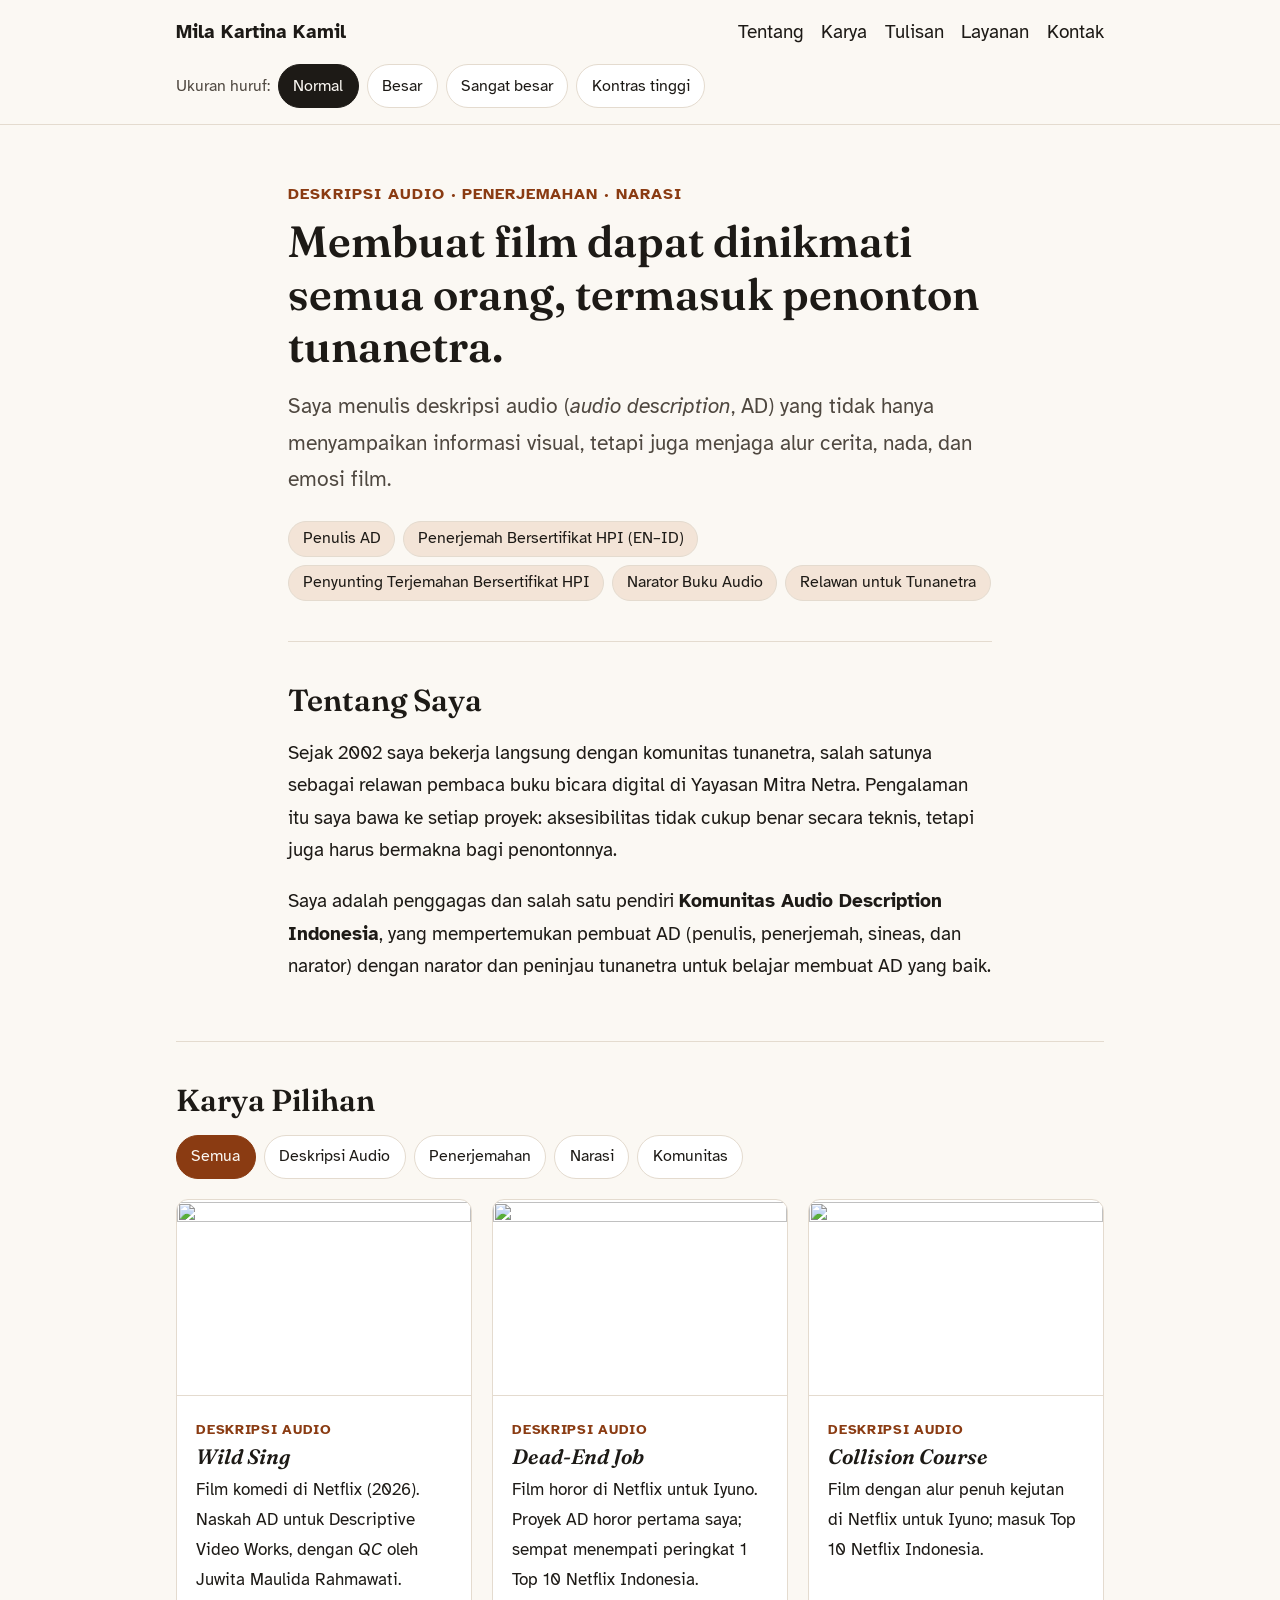
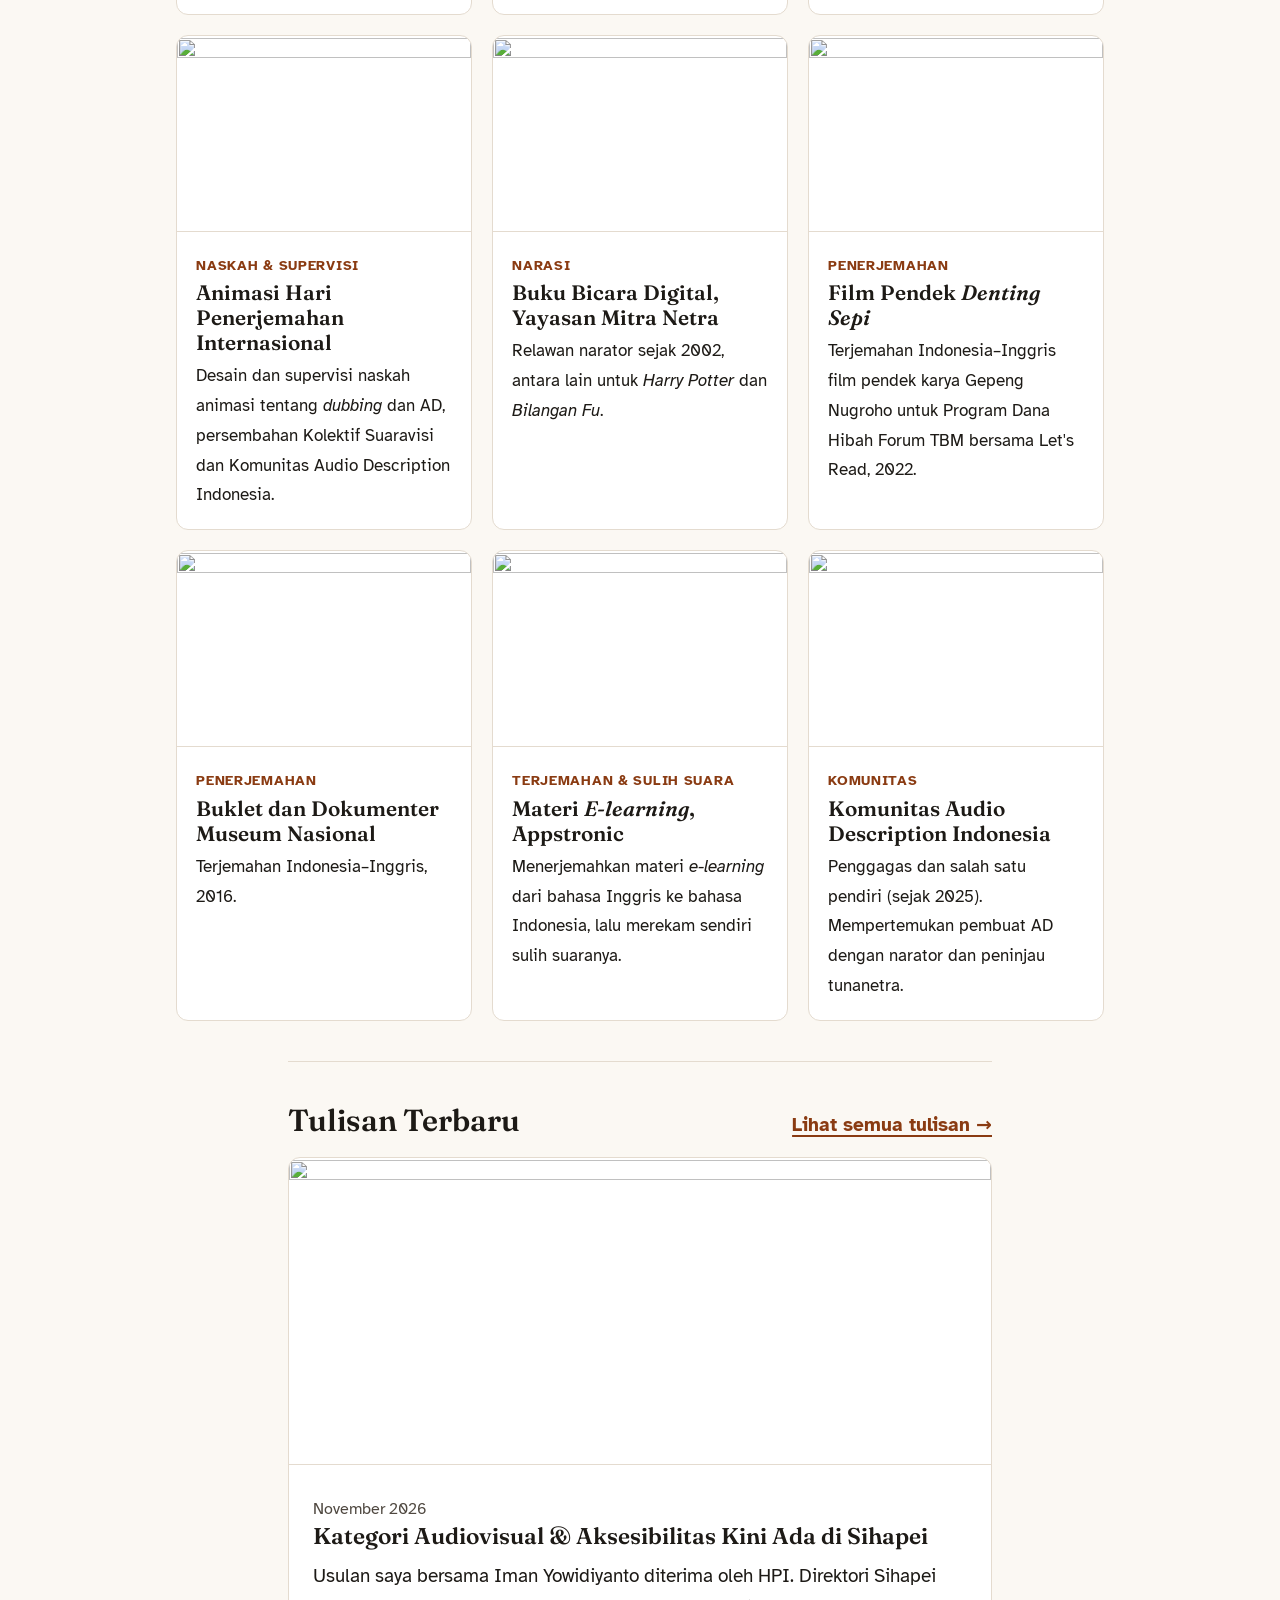
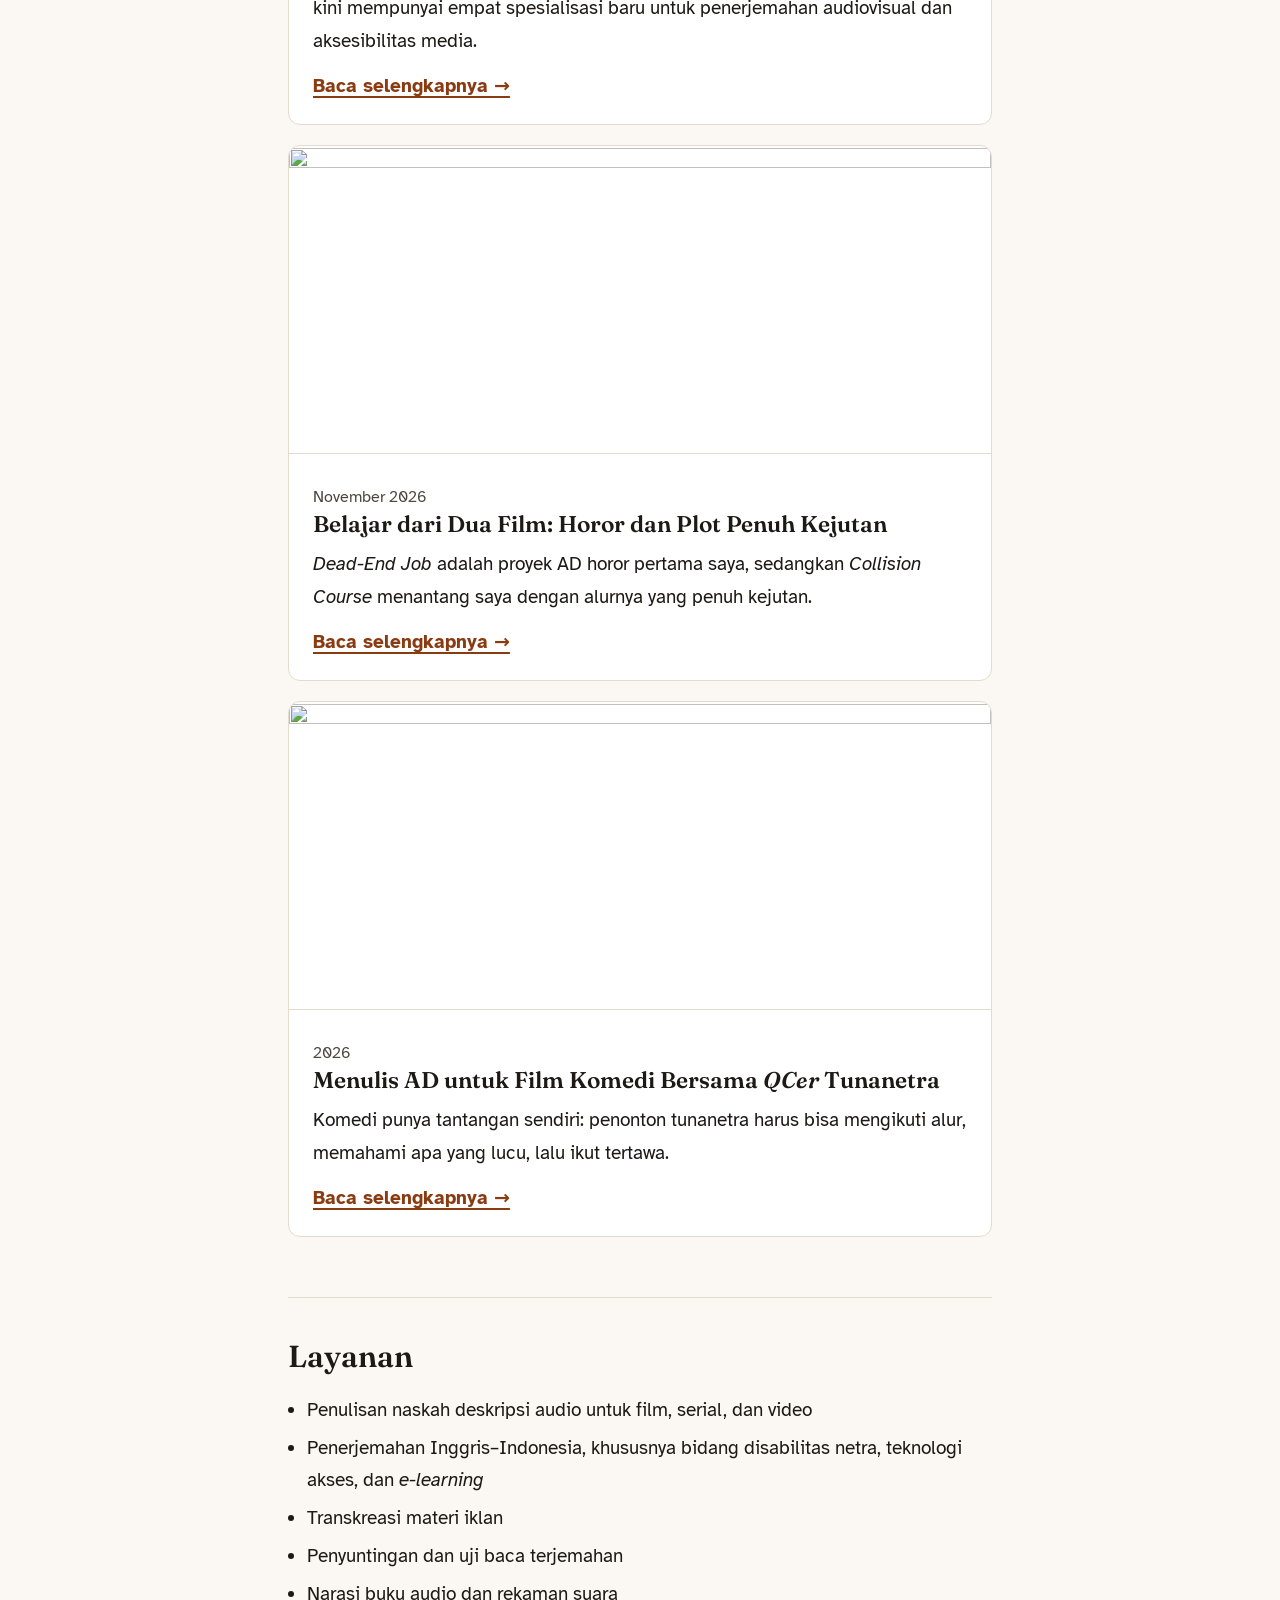
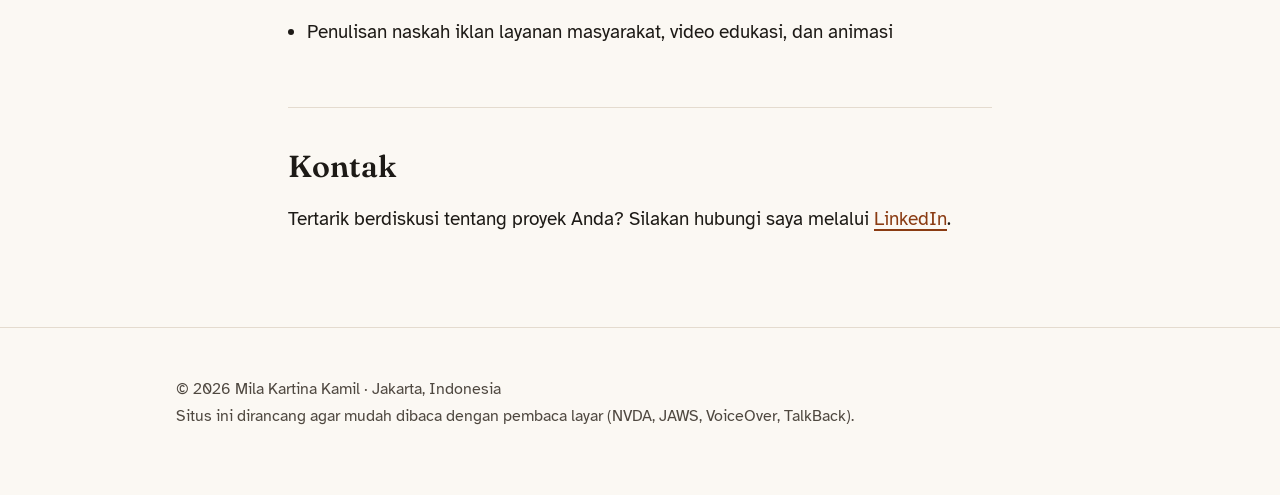
==== index.html @ 949258c0 "Add files via upload" ====
<!doctype html>
<html lang="id">
<head>
<meta charset="utf-8">
<meta name="viewport" content="width=device-width, initial-scale=1">
<meta name="robots" content="noindex, nofollow">
<title>Mila Kartina Kamil – Penulis Deskripsi Audio</title>
<meta name="description" content="Mila Kartina Kamil: penulis deskripsi audio, penerjemah, dan narator.">
<link rel="preconnect" href="https://fonts.googleapis.com">
<link rel="preconnect" href="https://fonts.gstatic.com" crossorigin>
<link href="https://fonts.googleapis.com/css2?family=Atkinson+Hyperlegible:ital,wght@0,400;0,700;1,400&family=Fraunces:opsz,wght@9..144,600&display=swap" rel="stylesheet">
<link rel="stylesheet" href="style.css">
</head>
<body>
<a class="skip" href="#isi">Langsung ke isi utama</a>

<header class="site">
  <div class="wrap wide">
    <div class="topbar">
      <a class="brand" href="index.html">Mila Kartina Kamil</a>
      <nav aria-label="Menu utama">
        <ul><li><a href="index.html#tentang">Tentang</a></li><li><a href="index.html#karya">Karya</a></li><li><a href="tulisan/index.html">Tulisan</a></li><li><a href="index.html#layanan">Layanan</a></li><li><a href="index.html#kontak">Kontak</a></li></ul>
      </nav>
    </div>
    <div class="tools" role="group" aria-label="Pengaturan tampilan">
      <span id="label-ukuran">Ukuran huruf:</span>
      <button type="button" data-size="0" aria-pressed="true" aria-describedby="label-ukuran">Normal</button>
      <button type="button" data-size="1" aria-pressed="false" aria-describedby="label-ukuran">Besar</button>
      <button type="button" data-size="2" aria-pressed="false" aria-describedby="label-ukuran">Sangat besar</button>
      <button type="button" id="kontras" aria-pressed="false">Kontras tinggi</button>
    </div>
  </div>
</header>

<main id="isi" tabindex="-1">
  <div class="wrap">
    <div class="hero">
      <p class="eyebrow">Deskripsi Audio · Penerjemahan · Narasi</p>
      <h1>Membuat film dapat dinikmati semua orang, termasuk penonton tunanetra.</h1>
      <p class="lead">Saya menulis deskripsi audio (<i>audio description</i>, AD) yang tidak hanya menyampaikan informasi visual, tetapi juga menjaga alur cerita, nada, dan emosi film.</p>
      <ul class="roles" aria-label="Peran">
        <li>Penulis AD</li>
        <li>Penerjemah Bersertifikat HPI (EN–ID)</li>
        <li>Penyunting Terjemahan Bersertifikat HPI</li>
        <li>Narator Buku Audio</li>
        <li>Relawan untuk Tunanetra</li>
      </ul>
    </div>

    <section id="tentang" aria-labelledby="h-tentang">
      <h2 id="h-tentang">Tentang Saya</h2>
      <p>Sejak 2002 saya bekerja langsung dengan komunitas tunanetra, salah satunya sebagai relawan pembaca buku bicara digital di Yayasan Mitra Netra. Pengalaman itu saya bawa ke setiap proyek: aksesibilitas tidak cukup benar secara teknis, tetapi juga harus bermakna bagi penontonnya.</p>
      <p>Saya adalah penggagas dan salah satu pendiri <strong>Komunitas Audio Description Indonesia</strong>, yang mempertemukan pembuat AD (penulis, penerjemah, sineas, dan narator) dengan narator dan peninjau tunanetra untuk belajar membuat AD yang baik.</p>
    </section>
  </div>

  <div class="wrap wide">
    <section id="karya" aria-labelledby="h-karya">
      <div class="section-head"><h2 id="h-karya">Karya Pilihan</h2></div>
      <div class="filters" role="group" aria-label="Saring karya">
        <button type="button" data-filter="semua" aria-pressed="true">Semua</button>
        <button type="button" data-filter="ad" aria-pressed="false">Deskripsi Audio</button>
        <button type="button" data-filter="terjemahan" aria-pressed="false">Penerjemahan</button>
        <button type="button" data-filter="narasi" aria-pressed="false">Narasi</button>
        <button type="button" data-filter="komunitas" aria-pressed="false">Komunitas</button>
      </div>
      <p id="filter-status" class="sr-only" role="status" aria-live="polite"></p>
      <ul class="works">
        <li class="work" data-kind="ad">
          <img src="img/komedi.svg" alt="" width="1200" height="675">
          <div class="body"><span class="tag">Deskripsi Audio</span><h3><i>Wild Sing</i></h3><p>Film komedi di Netflix (2026). Naskah AD untuk Descriptive Video Works, dengan <i>QC</i> oleh Juwita Maulida Rahmawati.</p></div>
        </li>
        <li class="work" data-kind="ad">
          <img src="img/horor.svg" alt="" width="1200" height="675">
          <div class="body"><span class="tag">Deskripsi Audio</span><h3><i>Dead-End Job</i></h3><p>Film horor di Netflix untuk Iyuno. Proyek AD horor pertama saya; sempat menempati peringkat 1 Top 10 Netflix Indonesia.</p></div>
        </li>
        <li class="work" data-kind="ad">
          <img src="img/sejarah.svg" alt="" width="1200" height="675">
          <div class="body"><span class="tag">Deskripsi Audio</span><h3><i>Collision Course</i></h3><p>Film dengan alur penuh kejutan di Netflix untuk Iyuno; masuk Top 10 Netflix Indonesia.</p></div>
        </li>
        <li class="work" data-kind="ad">
          <img src="img/animasi.svg" alt="" width="1200" height="675">
          <div class="body"><span class="tag">Naskah &amp; Supervisi</span><h3>Animasi Hari Penerjemahan Internasional</h3><p>Desain dan supervisi naskah animasi tentang <i>dubbing</i> dan AD, persembahan Kolektif Suaravisi dan Komunitas Audio Description Indonesia.</p></div>
        </li>
        <li class="work" data-kind="narasi">
          <img src="img/buku-audio.svg" alt="" width="1200" height="675">
          <div class="body"><span class="tag">Narasi</span><h3>Buku Bicara Digital, Yayasan Mitra Netra</h3><p>Relawan narator sejak 2002, antara lain untuk <i>Harry Potter</i> dan <i>Bilangan Fu</i>.</p></div>
        </li>
        <li class="work" data-kind="terjemahan">
          <img src="img/terjemahan.svg" alt="" width="1200" height="675">
          <div class="body"><span class="tag">Penerjemahan</span><h3>Film Pendek <i>Denting Sepi</i></h3><p>Terjemahan Indonesia–Inggris film pendek karya Gepeng Nugroho untuk Program Dana Hibah Forum TBM bersama Let's Read, 2022.</p></div>
        </li>
        <li class="work" data-kind="terjemahan">
          <img src="img/terjemahan.svg" alt="" width="1200" height="675">
          <div class="body"><span class="tag">Penerjemahan</span><h3>Buklet dan Dokumenter Museum Nasional</h3><p>Terjemahan Indonesia–Inggris, 2016.</p></div>
        </li>
        <li class="work" data-kind="narasi">
          <img src="img/buku-audio.svg" alt="" width="1200" height="675">
          <div class="body"><span class="tag">Terjemahan &amp; Sulih Suara</span><h3>Materi <i>E-learning</i>, Appstronic</h3><p>Menerjemahkan materi <i>e-learning</i> dari bahasa Inggris ke bahasa Indonesia, lalu merekam sendiri sulih suaranya.</p></div>
        </li>
        <li class="work" data-kind="komunitas">
          <img src="img/komunitas.svg" alt="" width="1200" height="675">
          <div class="body"><span class="tag">Komunitas</span><h3>Komunitas Audio Description Indonesia</h3><p>Penggagas dan salah satu pendiri (sejak 2025). Mempertemukan pembuat AD dengan narator dan peninjau tunanetra.</p></div>
        </li>
      </ul>
    </section>
  </div>

  <div class="wrap">
    <section id="tulisan" aria-labelledby="h-tulisan">
      <div class="section-head">
        <h2 id="h-tulisan">Tulisan Terbaru</h2>
        <a class="all-link" href="tulisan/index.html">Lihat semua tulisan →</a>
      </div>
      <article class="post" aria-labelledby="t-kategori-avt-sihapei">
        <img class="thumb" src="img/sihapei.svg" alt="" width="1200" height="675">
        <div class="body">
          <p class="meta">November 2026</p>
          <h3 id="t-kategori-avt-sihapei"><a href="tulisan/kategori-avt-sihapei.html">Kategori Audiovisual &amp; Aksesibilitas Kini Ada di Sihapei</a></h3>
          <p>Usulan saya bersama Iman Yowidiyanto diterima oleh HPI. Direktori Sihapei kini mempunyai empat spesialisasi baru untuk penerjemahan audiovisual dan aksesibilitas media.</p>
          <a class="more" href="tulisan/kategori-avt-sihapei.html">Baca selengkapnya<span class="sr-only">: Kategori Audiovisual & Aksesibilitas Kini Ada di Sihapei</span> →</a>
        </div>
      </article>
      <article class="post" aria-labelledby="t-ad-horor-dan-plot-kejutan">
        <img class="thumb" src="img/horor.svg" alt="" width="1200" height="675">
        <div class="body">
          <p class="meta">November 2026</p>
          <h3 id="t-ad-horor-dan-plot-kejutan"><a href="tulisan/ad-horor-dan-plot-kejutan.html">Belajar dari Dua Film: Horor dan Plot Penuh Kejutan</a></h3>
          <p><i>Dead-End Job</i> adalah proyek AD horor pertama saya, sedangkan <i>Collision Course</i> menantang saya dengan alurnya yang penuh kejutan.</p>
          <a class="more" href="tulisan/ad-horor-dan-plot-kejutan.html">Baca selengkapnya<span class="sr-only">: Belajar dari Dua Film: Horor dan Plot Penuh Kejutan</span> →</a>
        </div>
      </article>
      <article class="post" aria-labelledby="t-ad-komedi-wild-sing">
        <img class="thumb" src="img/komedi.svg" alt="" width="1200" height="675">
        <div class="body">
          <p class="meta">2026</p>
          <h3 id="t-ad-komedi-wild-sing"><a href="tulisan/ad-komedi-wild-sing.html">Menulis AD untuk Film Komedi Bersama <i>QCer</i> Tunanetra</a></h3>
          <p>Komedi punya tantangan sendiri: penonton tunanetra harus bisa mengikuti alur, memahami apa yang lucu, lalu ikut tertawa.</p>
          <a class="more" href="tulisan/ad-komedi-wild-sing.html">Baca selengkapnya<span class="sr-only">: Menulis AD untuk Film Komedi Bersama QCer Tunanetra</span> →</a>
        </div>
      </article>
    </section>

    <section id="layanan" aria-labelledby="h-layanan">
      <h2 id="h-layanan">Layanan</h2>
      <ul class="list">
        <li>Penulisan naskah deskripsi audio untuk film, serial, dan video</li>
        <li>Penerjemahan Inggris–Indonesia, khususnya bidang disabilitas netra, teknologi akses, dan <i>e-learning</i></li>
        <li>Transkreasi materi iklan</li>
        <li>Penyuntingan dan uji baca terjemahan</li>
        <li>Narasi buku audio dan rekaman suara</li>
        <li>Penulisan naskah iklan layanan masyarakat, video edukasi, dan animasi</li>
      </ul>
    </section>

    <section id="kontak" aria-labelledby="h-kontak">
      <h2 id="h-kontak">Kontak</h2>
      <p>Tertarik berdiskusi tentang proyek Anda? Silakan hubungi saya melalui <a href="https://www.linkedin.com/in/milakartinakamil/">LinkedIn</a>.</p>
    </section>
  </div>
</main>

<footer>
  <div class="wrap wide">
    <p>© 2026 Mila Kartina Kamil · Jakarta, Indonesia<br>
    Situs ini dirancang agar mudah dibaca dengan pembaca layar (NVDA, JAWS, VoiceOver, TalkBack).</p>
  </div>
</footer>
<script src="script.js"></script>
</body>
</html>
---- style.css ----
:root {
  --bg: #fbf8f3;
  --surface: #ffffff;
  --text: #1d1a16;
  --muted: #4f4840;
  --accent: #8a3b12;
  --accent-soft: #f3e4d7;
  --line: #e4dbcf;
  --focus: #0b57d0;
  --base: 1.1875rem;
}
@media (prefers-color-scheme: dark) {
  :root:not([data-theme="light"]) {
    --bg: #16130f; --surface: #1f1b16; --text: #f3ede4; --muted: #c9bfb2;
    --accent: #f0a874; --accent-soft: #3a2a1e; --line: #3a332b; --focus: #8ab4ff;
  }
}
:root[data-theme="dark"] {
  --bg: #16130f; --surface: #1f1b16; --text: #f3ede4; --muted: #c9bfb2;
  --accent: #f0a874; --accent-soft: #3a2a1e; --line: #3a332b; --focus: #8ab4ff;
}
:root[data-contrast="high"] {
  --bg: #000; --surface: #000; --text: #fff; --muted: #fff;
  --accent: #ffd23f; --accent-soft: #000; --line: #fff; --focus: #ffd23f;
}
:root[data-size="1"] { --base: 1.375rem; }
:root[data-size="2"] { --base: 1.625rem; }

* { box-sizing: border-box; }
html { font-size: 100%; }
body {
  margin: 0;
  background: var(--bg);
  color: var(--text);
  font-family: "Atkinson Hyperlegible", system-ui, sans-serif;
  font-size: var(--base);
  line-height: 1.7;
}
img { max-width: 100%; height: auto; display: block; }
a { color: var(--accent); text-underline-offset: 0.2em; text-decoration-thickness: 0.08em; }
a:hover { text-decoration-thickness: 0.15em; }
:focus-visible { outline: 3px solid var(--focus); outline-offset: 3px; border-radius: 4px; }
@media (prefers-reduced-motion: no-preference) { html { scroll-behavior: smooth; } }

.skip {
  position: absolute; left: 1rem; top: -4rem; z-index: 10;
  background: var(--text); color: var(--bg); padding: 0.6rem 1rem; border-radius: 6px;
}
.skip:focus { top: 1rem; }

.wrap { max-width: 46rem; margin: 0 auto; padding: 0 16px; }
.wrap.wide { max-width: 60rem; }

header.site { border-bottom: 1px solid var(--line); }
.topbar {
  display: flex; flex-wrap: wrap; gap: 0.75rem 1.5rem;
  align-items: center; justify-content: space-between; padding: 1rem 0;
}
.brand { font-weight: 700; text-decoration: none; color: var(--text); }
nav ul { list-style: none; display: flex; flex-wrap: wrap; gap: 0.25rem 1.1rem; margin: 0; padding: 0; }
nav a { color: var(--text); text-decoration: none; padding: 0.2rem 0; border-bottom: 2px solid transparent; }
nav a:hover, nav a[aria-current="page"] { border-bottom-color: var(--accent); }

.tools {
  display: flex; flex-wrap: wrap; gap: 0.5rem; align-items: center;
  padding: 0 0 1rem; font-size: 0.85em; color: var(--muted);
}
.tools button {
  font: inherit; font-size: 1em; color: var(--text); background: var(--surface);
  border: 1.5px solid var(--line); border-radius: 999px; padding: 0.3rem 0.9rem;
  cursor: pointer; min-height: 44px;
}
.tools button[aria-pressed="true"] { background: var(--text); color: var(--bg); border-color: var(--text); }

.hero { padding: 3.5rem 0 2.5rem; }
.eyebrow { color: var(--accent); font-weight: 700; font-size: 0.85em; letter-spacing: 0.06em; text-transform: uppercase; margin: 0; }
h1, h2, h3 { font-family: "Fraunces", Georgia, serif; font-weight: 600; line-height: 1.2; }
h1 { font-size: 2.3em; margin: 0.4rem 0 1rem; }
h2 { font-size: 1.6em; margin: 0 0 1rem; }
h3 { font-size: 1.2em; margin: 0 0 0.4rem; }
.lead { font-size: 1.12em; color: var(--muted); margin: 0; }

section { padding: 2.5rem 0; border-top: 1px solid var(--line); }
.section-head { display: flex; flex-wrap: wrap; justify-content: space-between; align-items: baseline; gap: 0.5rem 1rem; margin-bottom: 1rem; }
.section-head h2 { margin: 0; }

.roles { list-style: none; padding: 0; margin: 1.5rem 0 0; display: flex; flex-wrap: wrap; gap: 0.5rem; }
.roles li { background: var(--accent-soft); border: 1px solid var(--line); border-radius: 999px; padding: 0.2rem 0.85rem; font-size: 0.85em; }

/* Kartu tulisan */
.post { background: var(--surface); border: 1px solid var(--line); border-radius: 12px; margin: 0 0 1.25rem; overflow: hidden; }
.post .thumb { aspect-ratio: 16 / 7; object-fit: cover; width: 100%; border-bottom: 1px solid var(--line); }
.post .body { padding: 1.3rem 1.5rem 1.4rem; }
.post h3 a { color: var(--text); text-decoration: none; }
.post h3 a:hover { text-decoration: underline; }
.post p { margin: 0.6rem 0 0; }
.meta, time { color: var(--muted); font-size: 0.85em; }
.more { display: inline-block; margin-top: 0.8rem; font-weight: 700; }
.all-link { font-weight: 700; white-space: nowrap; }

/* Karya */
.works { list-style: none; padding: 0; margin: 0; display: grid; gap: 1.25rem; grid-template-columns: repeat(auto-fill, minmax(15rem, 1fr)); }
.work { background: var(--surface); border: 1px solid var(--line); border-radius: 12px; overflow: hidden; display: flex; flex-direction: column; }
.work img { aspect-ratio: 3 / 2; object-fit: cover; width: 100%; border-bottom: 1px solid var(--line); }
.work .body { padding: 1rem 1.2rem 1.2rem; }
.work h3 { font-size: 1.1em; }
.work p { margin: 0.4rem 0 0; font-size: 0.92em; }
.tag { display: inline-block; font-size: 0.75em; font-weight: 700; letter-spacing: 0.05em; text-transform: uppercase; color: var(--accent); }
.filters { display: flex; flex-wrap: wrap; gap: 0.5rem; margin: 0 0 1.25rem; }
.filters button {
  font: inherit; font-size: 0.85em; color: var(--text); background: var(--surface);
  border: 1.5px solid var(--line); border-radius: 999px; padding: 0.3rem 0.9rem; cursor: pointer; min-height: 44px;
}
.filters button[aria-pressed="true"] { background: var(--accent); color: var(--bg); border-color: var(--accent); }

ul.list { padding-left: 1.2rem; }
ul.list li { margin: 0.35rem 0; }

/* Halaman artikel */
.crumbs { font-size: 0.85em; color: var(--muted); padding-top: 2rem; }
.crumbs ol { list-style: none; display: flex; flex-wrap: wrap; gap: 0.4rem; padding: 0; margin: 0; }
.crumbs li + li::before { content: "›"; margin-right: 0.4rem; }
article.full header { padding: 1rem 0 1.5rem; }
article.full h1 { font-size: 2em; }
article.full .content p { margin: 0 0 1.1rem; }
article.full .content h2 { font-size: 1.35em; margin: 2rem 0 0.8rem; }
figure { margin: 2rem 0; }
figure img { border-radius: 10px; border: 1px solid var(--line); width: 100%; }
figcaption { font-size: 0.85em; color: var(--muted); margin-top: 0.5rem; }
.desc {
  border-left: 4px solid var(--accent); background: var(--accent-soft);
  padding: 0.8rem 1rem; margin: 0.8rem 0 0; border-radius: 0 8px 8px 0; font-size: 0.92em;
}
.desc b { display: block; font-size: 0.8em; letter-spacing: 0.06em; text-transform: uppercase; color: var(--accent); }
blockquote { margin: 1.5rem 0; padding: 0.2rem 0 0.2rem 1.2rem; border-left: 3px solid var(--line); font-style: italic; color: var(--muted); }
.tags { list-style: none; padding: 0; margin: 2rem 0 0; display: flex; flex-wrap: wrap; gap: 0.5rem; }
.tags li { font-size: 0.8em; background: var(--accent-soft); border: 1px solid var(--line); border-radius: 999px; padding: 0.1rem 0.75rem; }
.postnav { display: grid; gap: 1rem; grid-template-columns: 1fr 1fr; margin: 2.5rem 0 0; padding-top: 1.5rem; border-top: 1px solid var(--line); }
.postnav a { text-decoration: none; display: block; }
.postnav span { display: block; font-size: 0.8em; color: var(--muted); }
.postnav .next { text-align: right; grid-column: 2; }
@media (max-width: 34rem) { .postnav { grid-template-columns: 1fr; } .postnav .next { grid-column: 1; text-align: left; } }

footer { border-top: 1px solid var(--line); padding: 2rem 0 3rem; margin-top: 2rem; color: var(--muted); font-size: 0.85em; }
.sr-only { position: absolute; width: 1px; height: 1px; padding: 0; margin: -1px; overflow: hidden; clip: rect(0 0 0 0); white-space: nowrap; border: 0; }
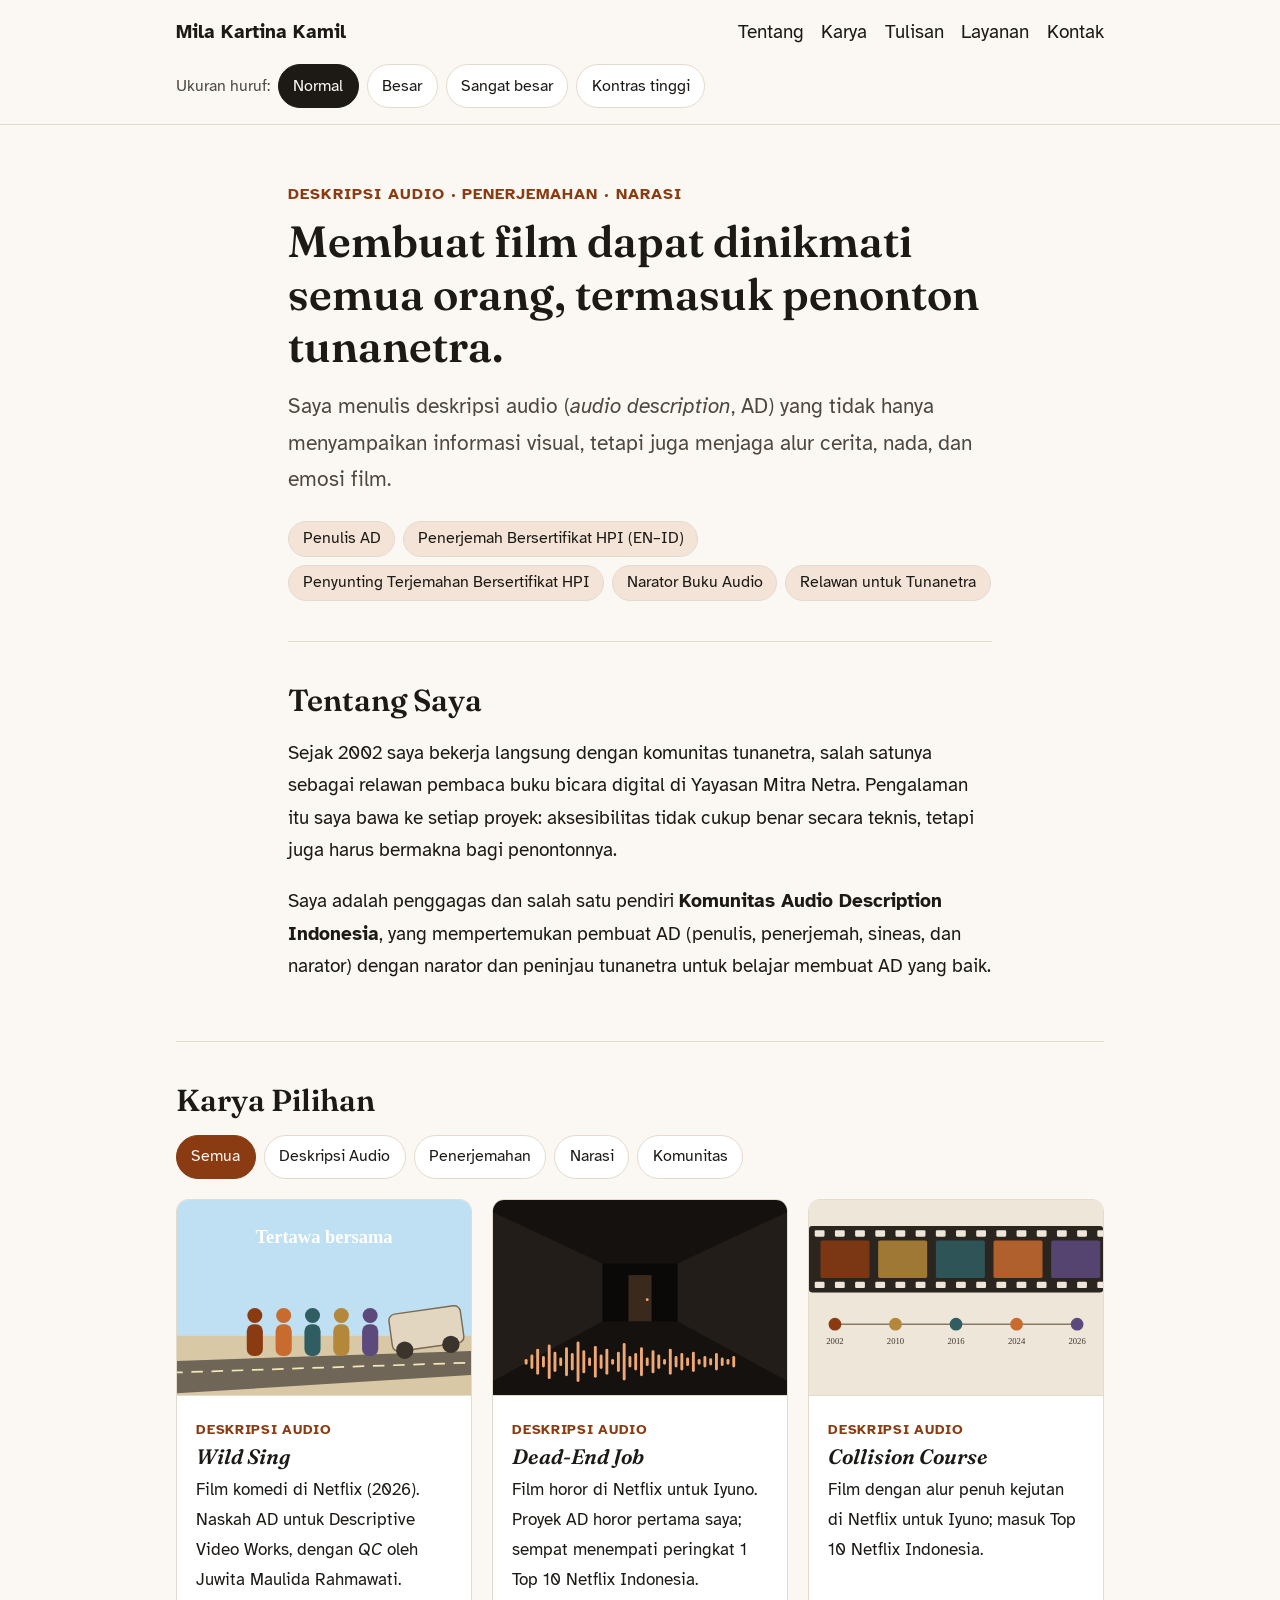
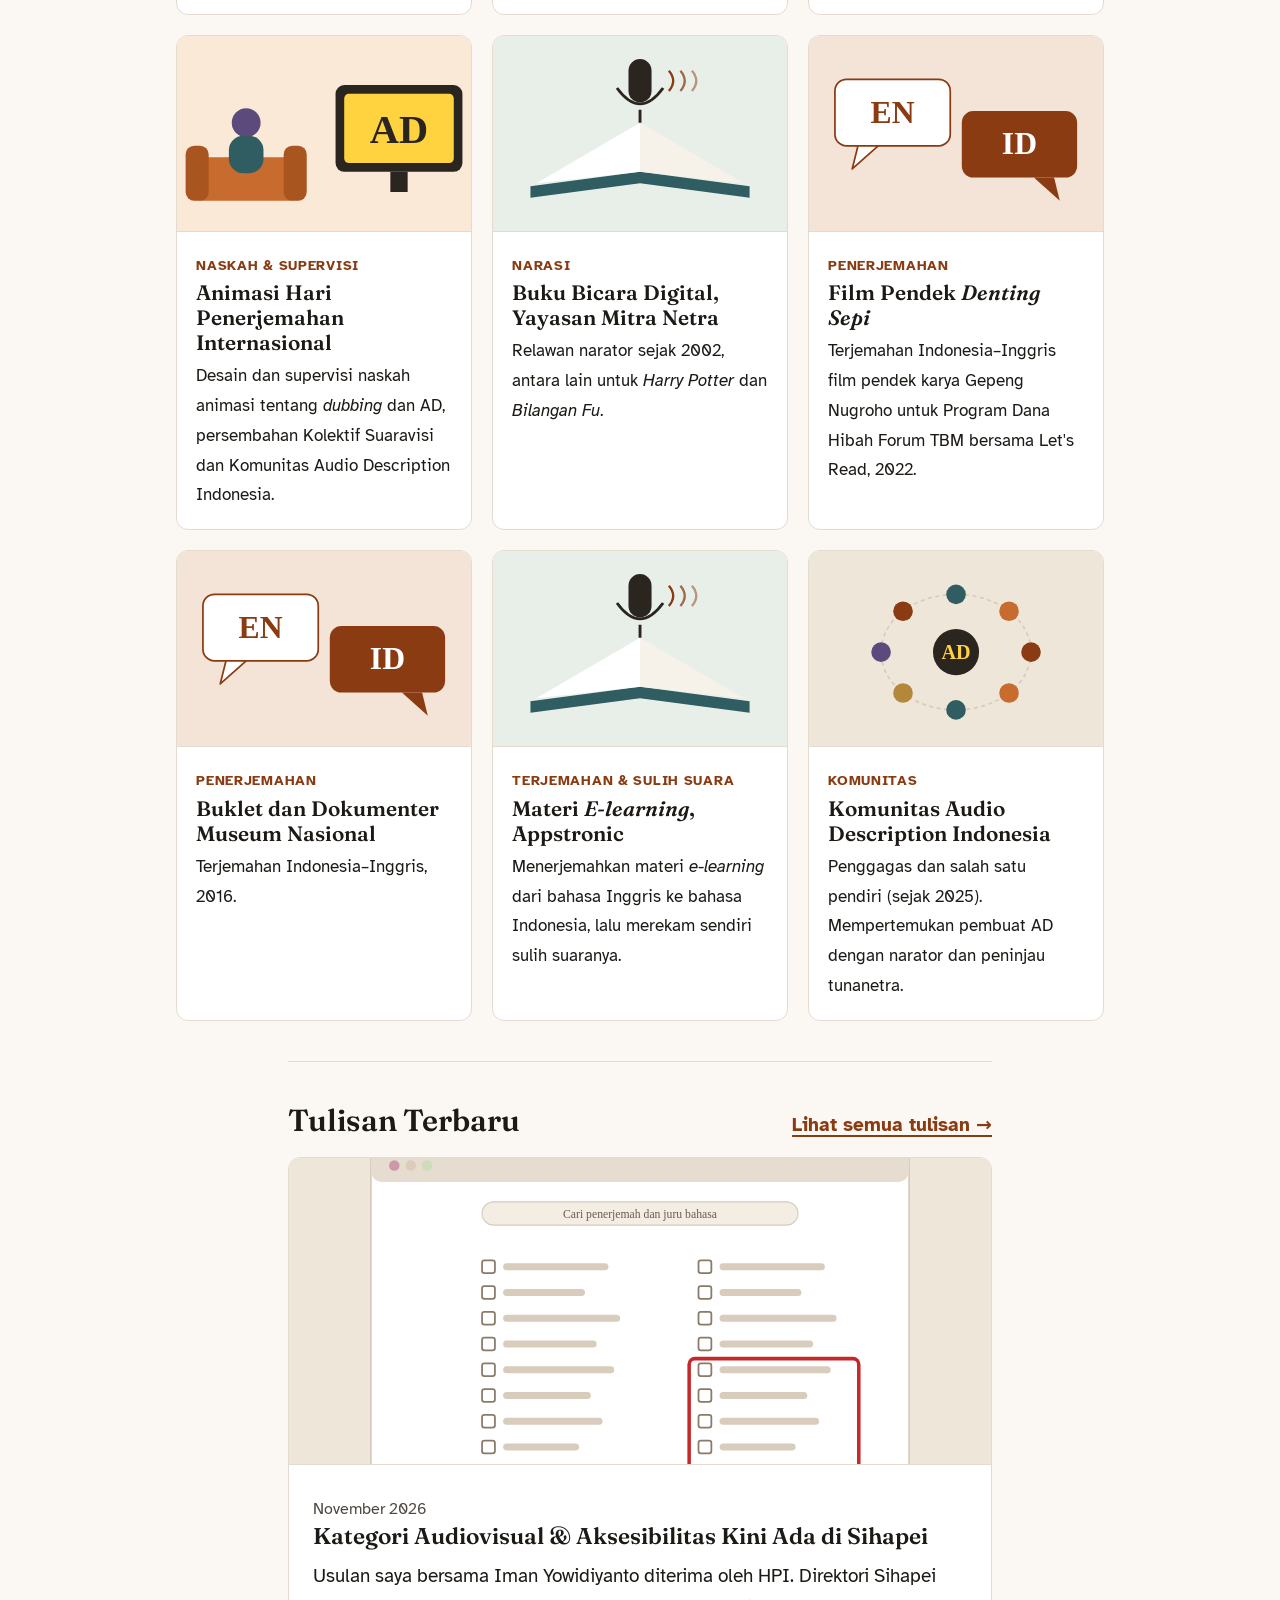
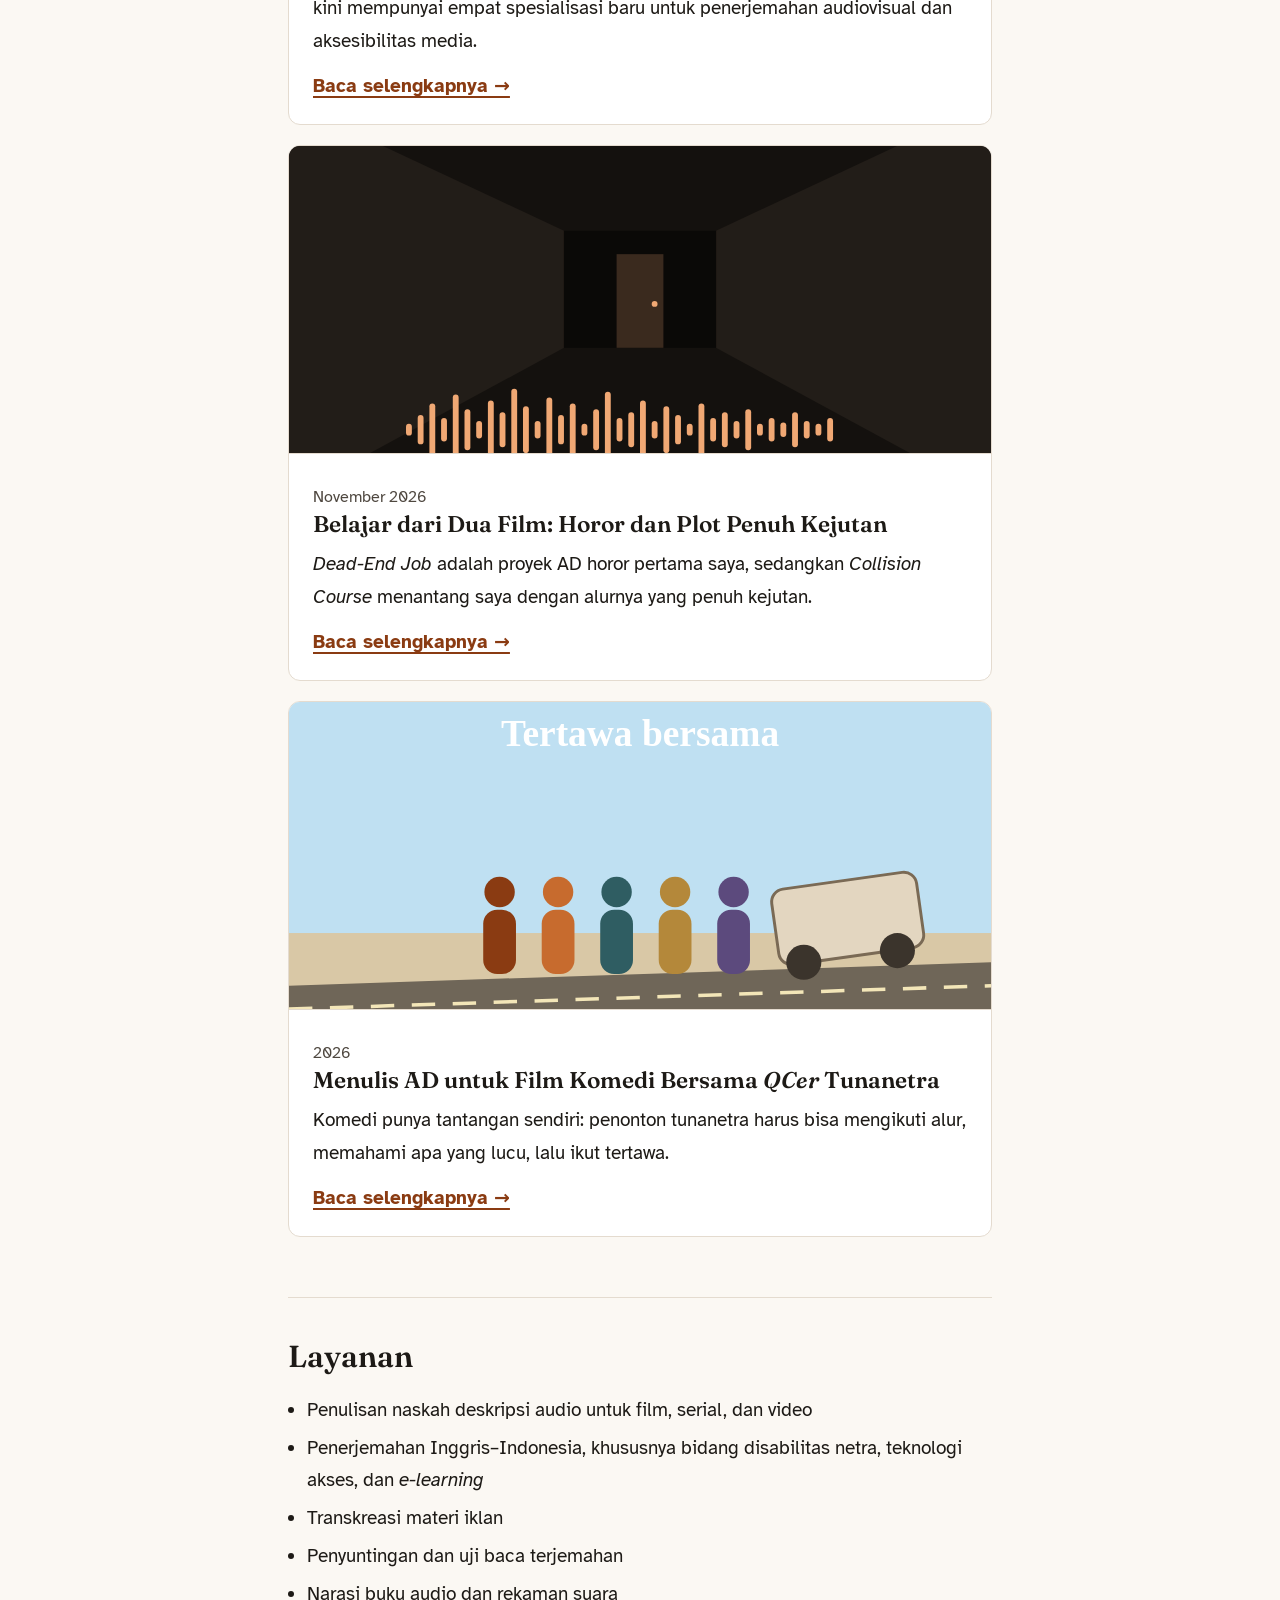
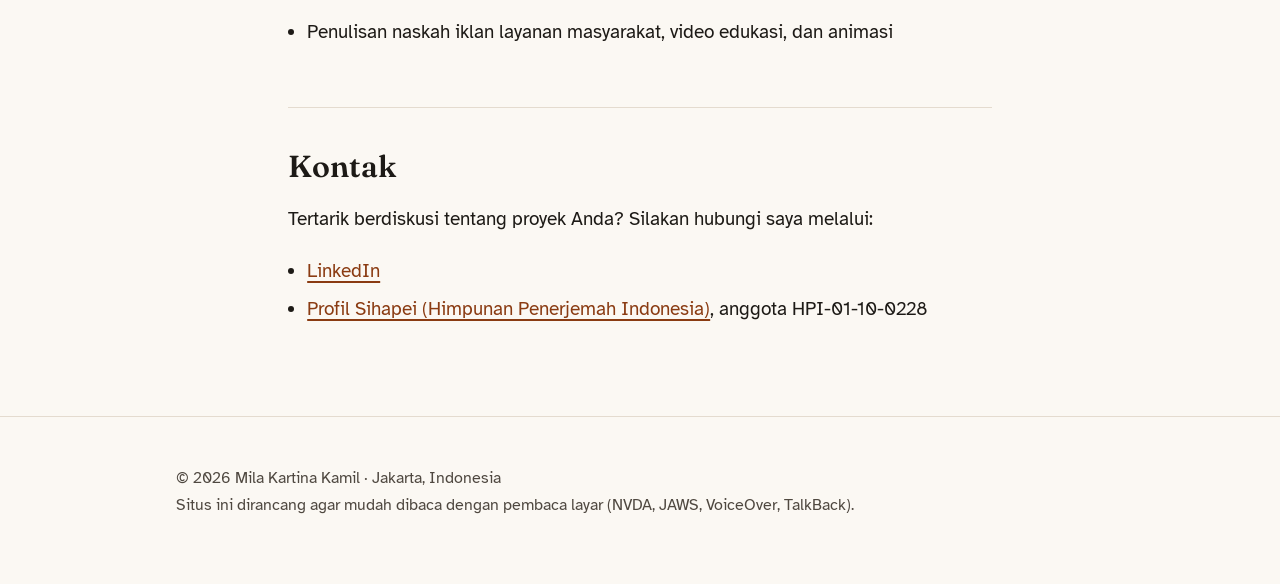
==== commit 89c09b60: "Add HPI link; menu scrolls to sections" ====
--- a/index.html
+++ b/index.html
@@ -17,9 +17,9 @@
 <header class="site">
   <div class="wrap wide">
     <div class="topbar">
-      <a class="brand" href="index.html">Mila Kartina Kamil</a>
+      <a class="brand" href="./">Mila Kartina Kamil</a>
       <nav aria-label="Menu utama">
-        <ul><li><a href="index.html#tentang">Tentang</a></li><li><a href="index.html#karya">Karya</a></li><li><a href="tulisan/index.html">Tulisan</a></li><li><a href="index.html#layanan">Layanan</a></li><li><a href="index.html#kontak">Kontak</a></li></ul>
+        <ul><li><a href="#tentang">Tentang</a></li><li><a href="#karya">Karya</a></li><li><a href="#tulisan">Tulisan</a></li><li><a href="#layanan">Layanan</a></li><li><a href="#kontak">Kontak</a></li></ul>
       </nav>
     </div>
     <div class="tools" role="group" aria-label="Pengaturan tampilan">
@@ -155,7 +155,11 @@
 
     <section id="kontak" aria-labelledby="h-kontak">
       <h2 id="h-kontak">Kontak</h2>
-      <p>Tertarik berdiskusi tentang proyek Anda? Silakan hubungi saya melalui <a href="https://www.linkedin.com/in/milakartinakamil/">LinkedIn</a>.</p>
+      <p>Tertarik berdiskusi tentang proyek Anda? Silakan hubungi saya melalui:</p>
+      <ul class="list">
+        <li><a href="https://www.linkedin.com/in/milakartinakamil/">LinkedIn</a></li>
+        <li><a href="https://sihapei.hpi.or.id/anggota/HPI-01-10-0228">Profil Sihapei (Himpunan Penerjemah Indonesia)</a>, anggota HPI-01-10-0228</li>
+      </ul>
     </section>
   </div>
 </main>
--- a/style.css
+++ b/style.css
@@ -40,7 +40,6 @@
 a { color: var(--accent); text-underline-offset: 0.2em; text-decoration-thickness: 0.08em; }
 a:hover { text-decoration-thickness: 0.15em; }
 :focus-visible { outline: 3px solid var(--focus); outline-offset: 3px; border-radius: 4px; }
-@media (prefers-reduced-motion: no-preference) { html { scroll-behavior: smooth; } }
 
 .skip {
   position: absolute; left: 1rem; top: -4rem; z-index: 10;
@@ -143,3 +142,5 @@
 
 footer { border-top: 1px solid var(--line); padding: 2rem 0 3rem; margin-top: 2rem; color: var(--muted); font-size: 0.85em; }
 .sr-only { position: absolute; width: 1px; height: 1px; padding: 0; margin: -1px; overflow: hidden; clip: rect(0 0 0 0); white-space: nowrap; border: 0; }
+/* "hidden" harus menang atas display:flex pada kartu karya */
+[hidden] { display: none !important; }
